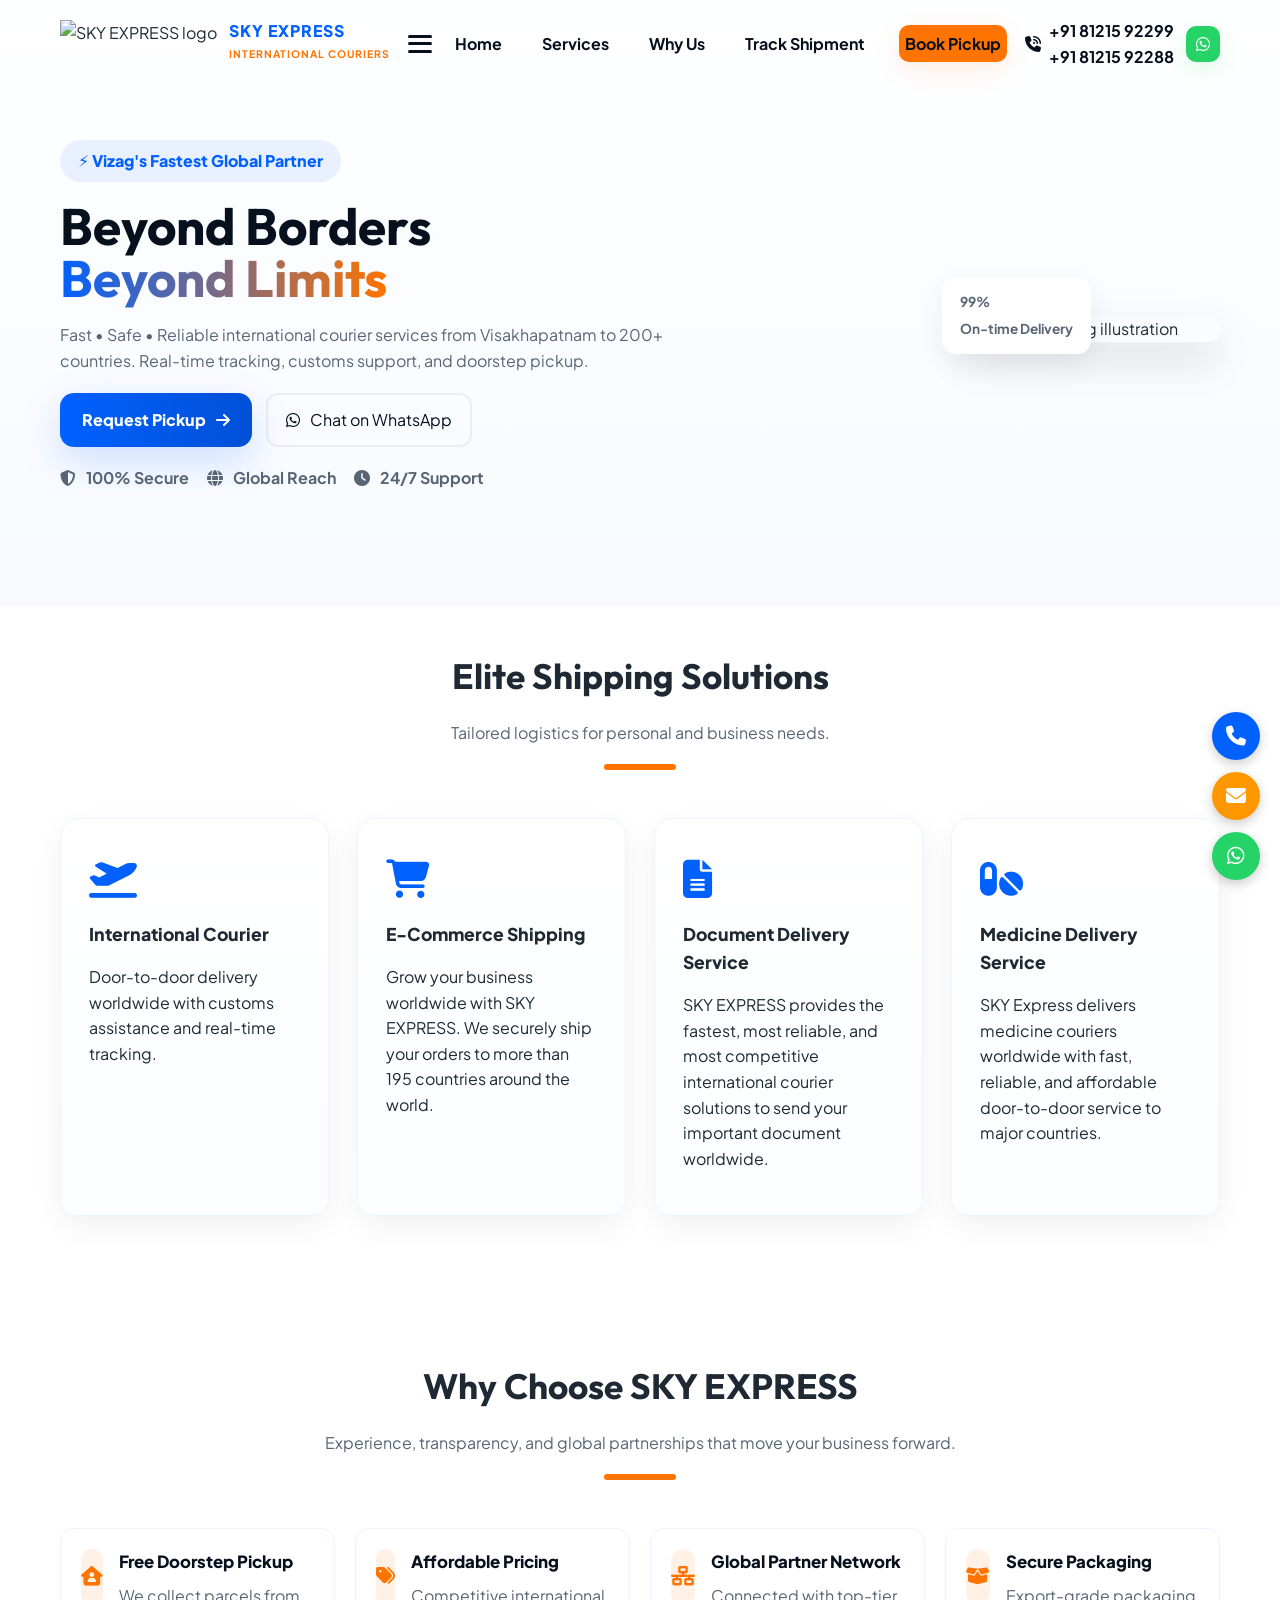
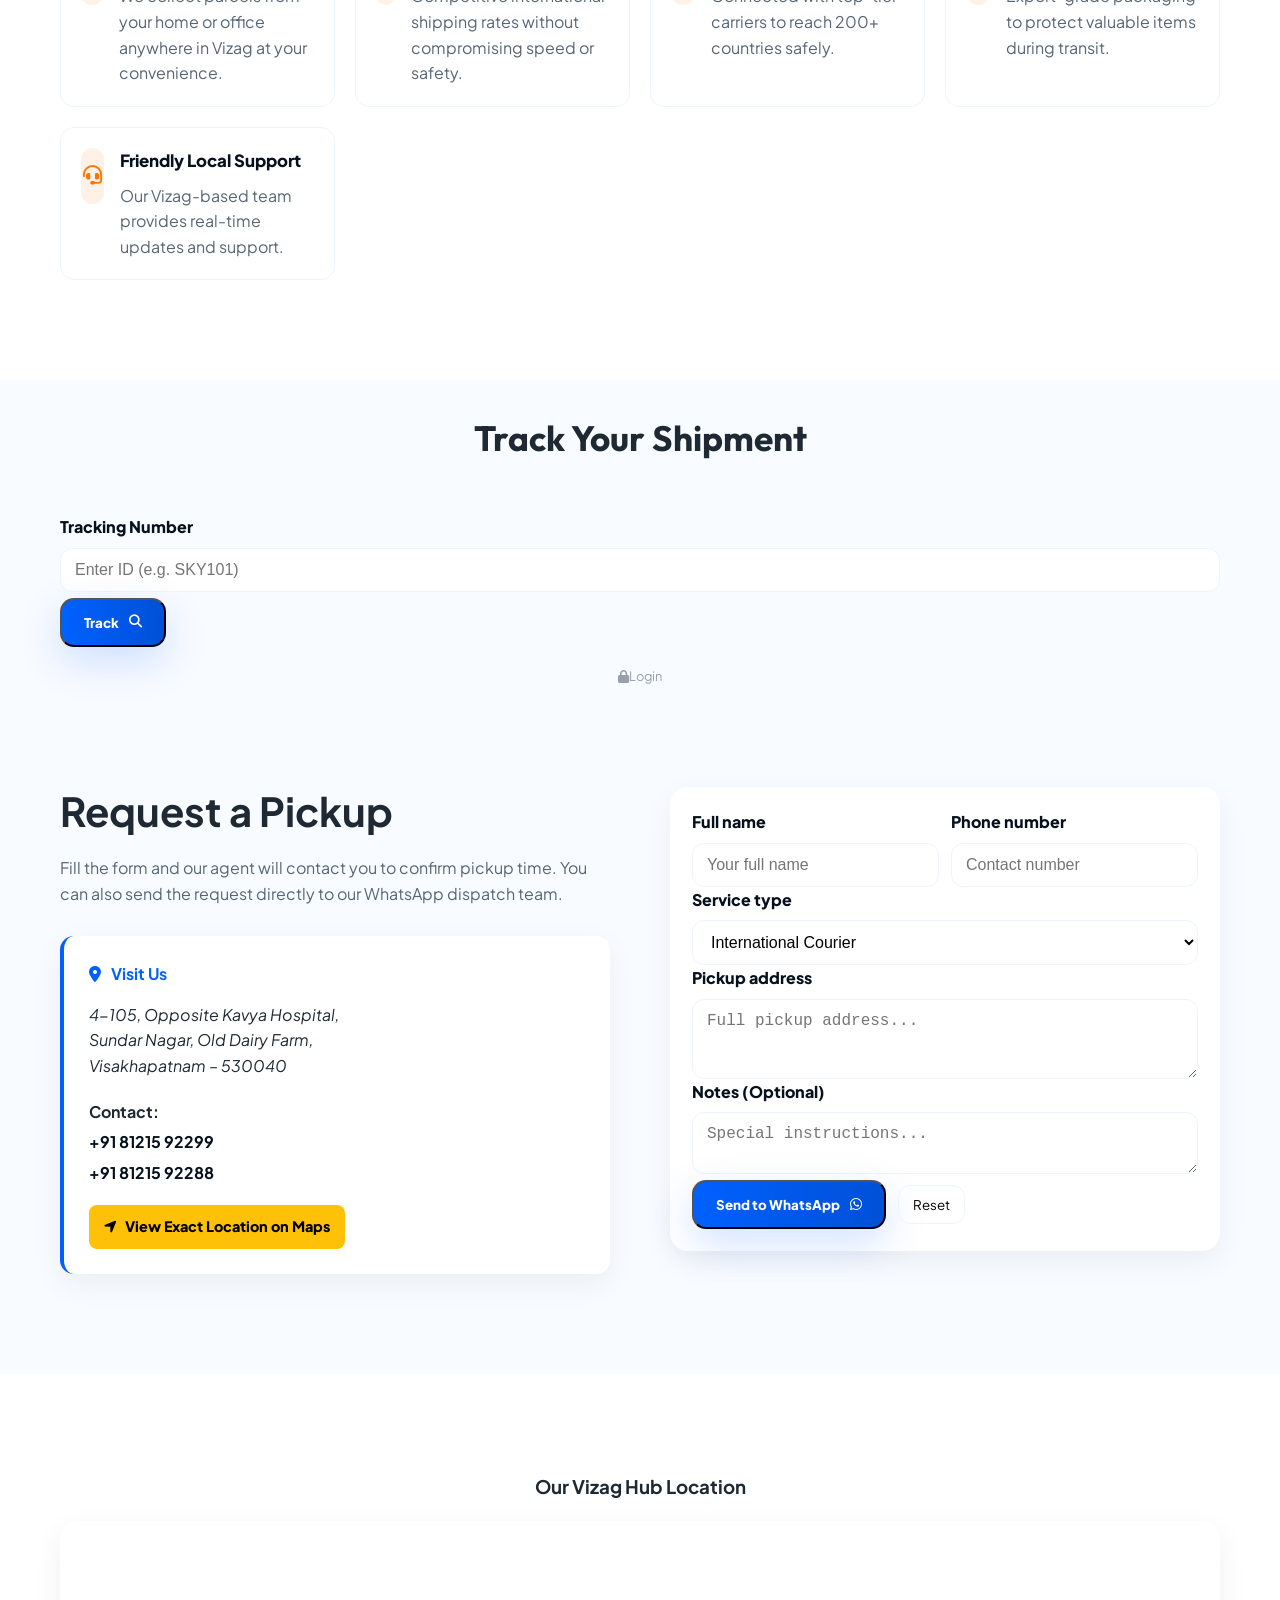
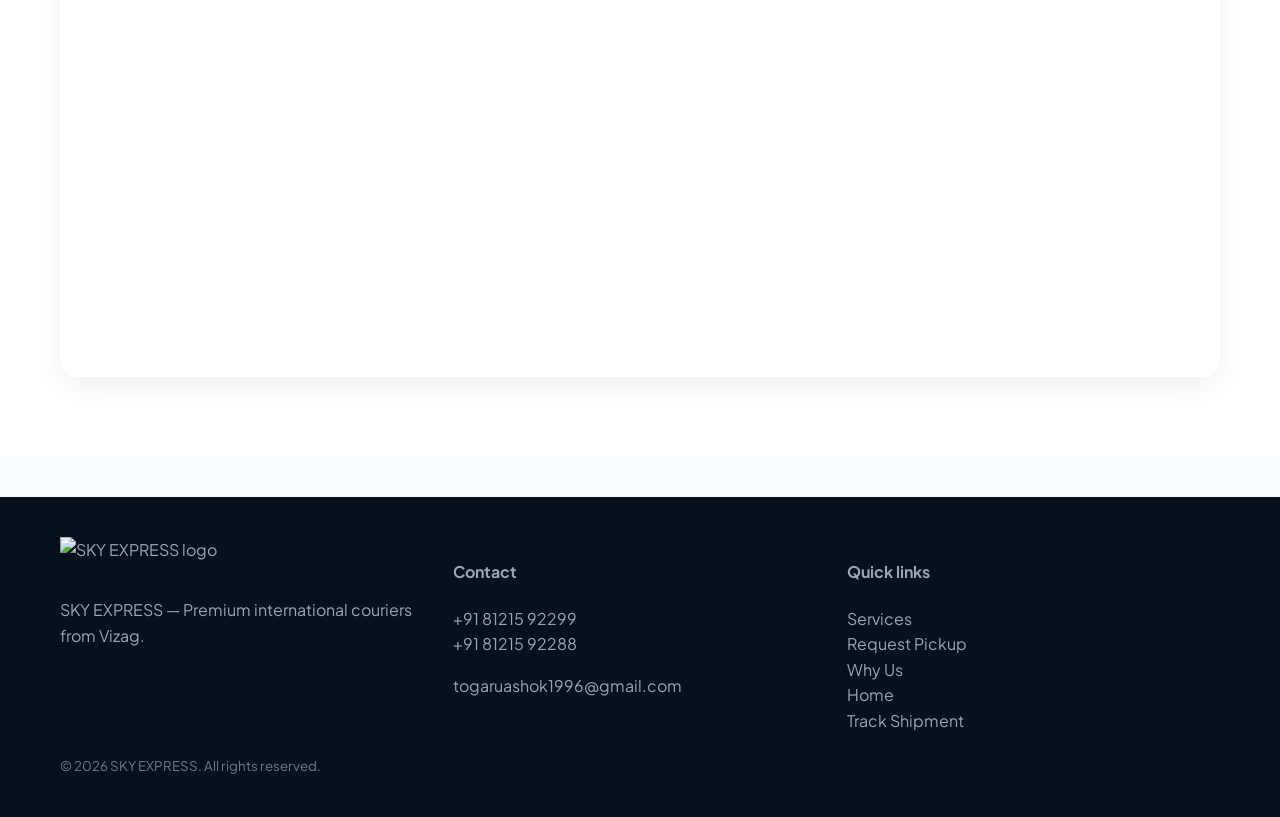
==== index.html @ 8198c9a8 "initial" ====
<!DOCTYPE html>
<html lang="en">
<head>
  <meta charset="utf-8" />
  <meta name="viewport" content="width=device-width,initial-scale=1" />
  <title>SKY EXPRESS | International Couriers Vizag</title>
  <meta name="description" content="SKY EXPRESS — Fast, secure international courier services from Visakhapatnam. Request pickup, track shipments, and chat on WhatsApp." />
  <meta name="theme-color" content="#0061ff" />
  <link rel="canonical" href="https://yourdomain.example/" />
  <!-- Open Graph -->
  <meta property="og:title" content="SKY EXPRESS | Premium International Couriers Vizag" />
  <meta property="og:description" content="Fast • Safe • Reliable international courier services from Visakhapatnam to 200+ countries." />
  <meta property="og:image" content="https://yourdomain.example/assets/og-image.jpg" />
  <meta property="og:type" content="website" />
  <meta property="og:url" content="https://yourdomain.example/" />
  <!-- Twitter -->
  <meta name="twitter:card" content="summary_large_image" />
  <meta name="twitter:title" content="SKY EXPRESS | Premium International Couriers Vizag" />
  <meta name="twitter:description" content="Fast • Safe • Reliable international courier services from Visakhapatnam to 200+ countries." />
  <!-- Fonts & Icons -->
  <link rel="preconnect" href="https://fonts.googleapis.com" />
  <link href="https://fonts.googleapis.com/css2?family=Plus+Jakarta+Sans:wght@300;400;600;800&family=Outfit:wght@700;900&display=swap" rel="stylesheet" />
  <link rel="stylesheet" href="https://cdnjs.cloudflare.com/ajax/libs/font-awesome/6.5.0/css/all.min.css" />
  <!-- Animation library placeholder (AOS or similar) -->
  <link rel="stylesheet" href="https://cdnjs.cloudflare.com/ajax/libs/aos/2.3.4/aos.css" />
  <!-- Main stylesheet -->
   <!-- 1: Hero background assets (ensure these files exist in assets/) -->
<!-- assets/hero-bg.webp  assets/hero-bg.jpg  assets/image.png  assets/logo.png -->

  <link rel="stylesheet" href="style.css" />
  <!-- Structured data for LocalBusiness -->
  <script type="application/ld+json">
    
  {
    "@context": "https://schema.org",
    "@type": "LocalBusiness",
    "name": "SKY EXPRESS",
    "image": "https://yourdomain.example/assets/logo.png",
    "@id": "https://yourdomain.example/",
    "url": "https://yourdomain.example/",
    "telephone": "+918121592299",
    "address": {
      "@type": "PostalAddress",
      "streetAddress": "4-105, Opposite Kavya Hospital, Sundar Nagar",
      "addressLocality": "Visakhapatnam",
      "addressRegion": "AP",
      "postalCode": "530040",
      "addressCountry": "IN"
    },
    "openingHours": "Mo-Su 00:00-23:59",
    "priceRange": "$$"
  }
  </script>
</head>
<body>
  <!-- Loader -->
  <div id="loader-wrapper" aria-hidden="false" role="status" aria-live="polite">
    <div class="loader-logo" aria-hidden="true">SKY EXPRESS</div>
    <div class="loader-line" role="progressbar" aria-valuetext="Loading"></div>
  </div>

  <!-- Skip link for keyboard users -->
  <a class="sr-only sr-only-focusable" href="#main">Skip to main content</a>

  <!-- Navigation -->
  <header id="site-header" role="banner">
    <nav id="navbar" class="site-nav" role="navigation" aria-label="Main navigation">
      <div class="nav-inner centered-container">
        <a class="brand" href="#home" aria-label="SKY EXPRESS home">
          <img src="assets/logo.png" alt="SKY EXPRESS logo" class="nav-logo" loading="lazy" />
          <div class="brand-text">
            <span class="m-title">SKY EXPRESS</span>
             <span class="s-title">INTERNATIONAL COURIERS</span>
          </div>
        </a>

        <button id="mobile-menu-toggle" class="mobile-menu-btn" aria-expanded="false" aria-controls="primary-menu" aria-label="Toggle menu">
  <span></span><span></span><span></span>
</button>


        <ul id="primary-menu" class="nav-links" role="menubar" aria-hidden="true">
          <li role="none"><a role="menuitem" href="#home">Home</a></li>
          <li role="none"><a role="menuitem" href="#services">Services</a></li>
          <li role="none"><a role="menuitem" href="#about">Why Us</a></li>
          <li role="none"><a role="menuitem" href="#tracking">Track Shipment</a></li>
          <li role="none"><a role="menuitem" href="#pickup" class="cta-nav">Book Pickup</a></li>
        </ul>

        <div class="nav-actions">
          <a href="tel:+918121592299" class="phone-link" aria-label="Call SKY EXPRESS"><i class="fas fa-phone-volume" aria-hidden="true"></i> +91 81215 92299<br>+91 81215 92288</a>
          <a href="https://wa.me/918121592299" class="btn-whatsapp" target="_blank" rel="noopener" aria-label="Chat on WhatsApp"><i class="fab fa-whatsapp" aria-hidden="true"></i></a>
        </div>
      </div>
    </nav>
  </header>

  <!-- Hero -->
  <section id="home" class="hero-section" role="region" aria-label="Hero">
    <div class="hero-inner centered-container">
      <div class="hero-left" data-aos="fade-right">
        <div class="hero-badge">⚡ Vizag's Fastest Global Partner</div>
        <h1>Beyond Borders <br><span class="highlight">Beyond Limits</span></h1>
        <p class="lead">Fast • Safe • Reliable international courier services from Visakhapatnam to 200+ countries. Real-time tracking, customs support, and doorstep pickup.</p>

        <div class="hero-ctas">
          <a href="#pickup" class="btn-main">Request Pickup <i class="fas fa-arrow-right" aria-hidden="true"></i></a>
          <a href="https://wa.me/918121592299" class="btn-outline" target="_blank" rel="noopener"><i class="fab fa-whatsapp" aria-hidden="true"></i> Chat on WhatsApp</a>
        </div>

        <ul class="hero-trust" aria-hidden="false">
          <li><i class="fas fa-shield-alt" aria-hidden="true"></i> 100% Secure</li>
          <li><i class="fas fa-globe" aria-hidden="true"></i> Global Reach</li>
          <li><i class="fas fa-clock" aria-hidden="true"></i> 24/7 Support</li>
        </ul>
      </div>

      <div class="hero-right" data-aos="zoom-in">
        <div class="image-stack" aria-hidden="false">
          <img src="assets/image.png" alt="Global shipping illustration" class="main-hero-img" loading="lazy" />
          <div class="floating-stat" role="note" aria-hidden="true">
            <span class="stat-txt" data-target="98%">99%</span>
            <span class="stat-txt">On-time Delivery</span>
          </div>
        </div>
      </div>
    </div>
  </section>

  <main id="main" role="main">
    <!-- Services -->
    <section id="services" class="services-area" aria-labelledby="services-heading">
      <div class="centered-container">
        <header class="section-header" data-aos="fade-up">
          <h2 id="services-heading">Elite Shipping Solutions</h2>
          <p class="section-sub">Tailored logistics for personal and business needs.</p>
          <div class="h-line" aria-hidden="true"></div>
        </header>

        <div class="services-grid" role="list">
          <article class="s-card" role="listitem" data-aos="fade-up" data-aos-delay="100">
            <div class="s-icon"><i class="fas fa-plane-departure" aria-hidden="true"></i></div>
            <h3>International Courier</h3>
            <p>Door-to-door delivery worldwide with customs assistance and real-time tracking.</p>
          </article>

          <article class="s-card" role="listitem" data-aos="fade-up" data-aos-delay="200">
  <div class="s-icon"><i class="fas fa-shopping-cart" aria-hidden="true"></i></div>
  <h3>E-Commerce Shipping</h3>
  <p>Grow your business worldwide with SKY EXPRESS. We securely ship your orders to more than 195 countries around the world.</p>
</article>

<article class="s-card" role="listitem" data-aos="fade-up" data-aos-delay="300">
  <div class="s-icon"><i class="fas fa-file-alt" aria-hidden="true"></i></div>
  <h3>Document Delivery Service</h3>
  <p>SKY EXPRESS provides the fastest, most reliable, and most competitive international courier solutions to send your important document worldwide.</p>
</article>

<article class="s-card" role="listitem" data-aos="fade-up" data-aos-delay="400">
  <div class="s-icon"><i class="fas fa-pills" aria-hidden="true"></i></div>
  <h3>Medicine Delivery Service</h3>
  <p>SKY Express delivers medicine couriers worldwide with fast, reliable, and affordable door-to-door service to major countries.</p>
</article>
        </div>
      </div>
    </section>
    <!-- Floating Contact Buttons -->
<div class="floating-contacts">
  <a href="tel:+918121592299" class="contact-btn phone-btn" aria-label="Call SKY EXPRESS">
    <i class="fas fa-phone"></i>
  </a>
  <a href="mailto:togaruashok1996@gmail.com" class="contact-btn mail-btn" aria-label="Email SKY EXPRESS">
    <i class="fas fa-envelope"></i>
  </a>
  <a href="https://wa.me/918121592299" target="_blank" rel="noopener" class="contact-btn whatsapp-btn" aria-label="Chat on WhatsApp">
    <i class="fab fa-whatsapp"></i>
  </a>
</div>


    <!-- Why Us -->
    <section id="about" class="why-us-area" aria-labelledby="about-heading">
      <div class="centered-container">
        <header class="section-header" data-aos="fade-up">
          <h2 id="about-heading">Why Choose SKY EXPRESS</h2>
          <p class="section-sub">Experience, transparency, and global partnerships that move your business forward.</p>
          <div class="h-line" aria-hidden="true"></div>
        </header>

        <div class="why-us-grid">
          <div class="why-card" data-aos="fade-right" data-aos-delay="100">
            <div class="why-icon"><i class="fas fa-house-user" aria-hidden="true"></i></div>
            <div class="why-text">
              <h4>Free Doorstep Pickup</h4>
              <p>We collect parcels from your home or office anywhere in Vizag at your convenience.</p>
            </div>
          </div>

          <div class="why-card" data-aos="fade-right" data-aos-delay="200">
            <div class="why-icon"><i class="fas fa-tags" aria-hidden="true"></i></div>
            <div class="why-text">
              <h4>Affordable Pricing</h4>
              <p>Competitive international shipping rates without compromising speed or safety.</p>
            </div>
          </div>

          <div class="why-card" data-aos="fade-left" data-aos-delay="300">
            <div class="why-icon"><i class="fas fa-network-wired" aria-hidden="true"></i></div>
            <div class="why-text">
              <h4>Global Partner Network</h4>
              <p>Connected with top-tier carriers to reach 200+ countries safely.</p>
            </div>
          </div>

          <div class="why-card" data-aos="fade-left" data-aos-delay="400">
            <div class="why-icon"><i class="fas fa-box-open" aria-hidden="true"></i></div>
            <div class="why-text">
              <h4>Secure Packaging</h4>
              <p>Export-grade packaging to protect valuable items during transit.</p>
            </div>
          </div>

          <div class="why-card" data-aos="fade-up" data-aos-delay="500">
            <div class="why-icon"><i class="fas fa-headset" aria-hidden="true"></i></div>
            <div class="why-text">
              <h4>Friendly Local Support</h4>
              <p>Our Vizag-based team provides real-time updates and support.</p>
            </div>
          </div>
        </div>
      </div>
    </section>

    <!--shipment-->
 <section id="tracking" class="tracking-area">
  <div class="centered-container">
    <header class="section-header">
      <h2>Track Your Shipment</h2>
    </header>

    <form class="tracking-form" onsubmit="window.location.href='tracking.html?id=' + document.getElementById('tracking-number').value; return false;">
      <div class="form-group">
        <label for="tracking-number">Tracking Number</label>
        <input type="text" id="tracking-number" placeholder="Enter ID (e.g. SKY101)" required />
      </div>
      <div class="form-actions">
        <button type="submit" class="btn-main">Track <i class="fas fa-search"></i></button>
      </div>
    </form>
    
    <div style="text-align: center; margin-top: 15px;">
      <a href="login.html" style="font-size: 0.8rem; color: var(--muted); opacity: 0.6; text-decoration: none;">
        <i class="fas fa-lock"></i>Login
      </a>
    </div>
  </div>
</section>

    <!-- Pickup Form -->
    <section id="pickup" class="pickup-area" aria-labelledby="pickup-heading">
  <div class="centered-container">
    <div class="pickup-wrapper">
      
      <div class="pickup-info" data-aos="fade-right">
        <h2 id="pickup-heading">Request a Pickup</h2>
        <p class="pickup-description">Fill the form and our agent will contact you to confirm pickup time. You can also send the request directly to our WhatsApp dispatch team.</p>
        
        <div class="address-box" aria-hidden="false">
          <div class="address-header">
            <i class="fas fa-map-marker-alt" aria-hidden="true"></i>
            <strong>Visit Us</strong>
          </div>
          <address>
            4-105, Opposite Kavya Hospital,<br>
            Sundar Nagar, Old Dairy Farm,<br>
            Visakhapatnam – 530040
          </address>
          
          <div class="contact-box">
            <strong>Contact:</strong>
            <a href="tel:+918121592299">+91 81215 92299</a>
            <a href="tel:+918121592288">+91 81215 92288</a>
          </div>
          
          <a href="https://maps.google.com/?q=4-105,Sundar+Nagar,Visakhapatnam" target="_blank" class="btn-maps">
            <i class="fas fa-location-arrow"></i> View Exact Location on Maps
          </a>
        </div>
      </div>

      <div class="pickup-form-container" data-aos="fade-left">
        <form id="skyExpressForm" class="pickup-form" novalidate>
          <div class="form-grid">
            <div class="form-group">
              <label for="cust_name">Full name</label>
              <input id="cust_name" name="cust_name" type="text" placeholder="Your full name" required autocomplete="name" />
            </div>

            <div class="form-group">
              <label for="cust_phone">Phone number</label>
              <input id="cust_phone" name="cust_phone" type="tel" placeholder="Contact number" required inputmode="tel" />
            </div>
          </div>

          <div class="form-group">
            <label for="service_type">Service type</label>
            <select id="service_type" name="service_type">
              <option value="International">International Courier</option>
              <option value="Ecommerce">E-Commerce Shipping</option>
              <option value="Documents">Document Delivery Service</option>
              <option value="Medicine">Medicine Delivery Service</option>
            </select>
          </div>

          <div class="form-group">
            <label for="cust_address">Pickup address</label>
            <textarea id="cust_address" name="cust_address" rows="3" placeholder="Full pickup address..." required></textarea>
          </div>

          <div class="form-group">
            <label for="notes">Notes (Optional)</label>
            <textarea id="notes" name="notes" rows="2" placeholder="Special instructions..."></textarea>
          </div>

          <div class="form-actions">
            <button type="submit" class="submit-wa btn-main">
              Send to WhatsApp <i class="fab fa-whatsapp"></i>
            </button>
            <button type="reset" class="btn-secondary">Reset</button>
          </div>

          <div id="form-status" role="status" aria-live="polite" class="form-status" hidden></div>
        </form>
      </div>

    </div>
  </div>
</section>
    <!-- Map -->
    <section class="map-area" aria-label="Map showing Vizag hub">
      <div class="centered-container">
        <h3>Our Vizag Hub Location</h3>
        <div class="map-frame" data-aos="fade-up">
          <iframe
            src="https://www.google.com/maps/embed?pb=!1m17!1m12!1m3!1d3800.0886737517936!2d83.32583807517227!3d17.76569438318721!2m3!1f0!2f0!3f0!3m2!1i1024!2i768!4f13.1!3m2!1m1!2zMTfCsDQ1JzU2LjUiTiA4M8KwMTknNDIuMyJF!5e0!3m2!1sen!2sin!4v1700000000000!5m2!1sen!2sin"
            width="100%" height="450" style="border:0;" allowfullscreen="" loading="lazy" referrerpolicy="no-referrer-when-downgrade"></iframe>
        </div>
      </div>
    </section>
  </main>

  <!-- Footer -->
  <footer id="site-footer" role="contentinfo">
    <div class="centered-container footer-inner">
      <div class="footer-grid">
        <div class="footer-brand">
          <img src="assets/logo.png" alt="SKY EXPRESS logo" loading="lazy" />
          <p>SKY EXPRESS — Premium international couriers from Vizag.</p>
        </div>

        <div class="footer-contact">
          <h4>Contact</h4>
          <p><a href="tel:+918121592299">+91 81215 92299<br>+91 81215 92288</a></p>
          <p><a href="mailto:togaruashok1996@gmail.com">togaruashok1996@gmail.com</a></p>
        </div>

        <div class="footer-links">
          <h4>Quick links</h4>
          <ul>
            <li><a href="#services">Services</a></li>
            <li><a href="#pickup">Request Pickup</a></li>
            <li><a href="#about">Why Us</a></li>
            <li><a href="#home">Home</a></li>
            <li><a href="#tracking">Track Shipment</a></li>
          </ul>
        </div>
      </div>

      <div class="footer-bottom">
        <small>&copy; <span id="year"></span> SKY EXPRESS. All rights reserved.</small>
      </div>
    </div>
  </footer>

  <!-- Toast / transient messages -->
  <div id="toast" class="toast" role="status" aria-live="polite" aria-atomic="true" hidden></div>

  <!-- No-JS fallback -->
  <noscript>
    <style>
      .hero-right, .image-stack { display: none; }
      .sr-only { position: static; width: auto; height: auto; overflow: visible; clip: auto; }
    </style>
    <div class="noscript-warning centered-container">
      <strong>JavaScript is disabled</strong> — For the best experience enable JavaScript to see animations and interactive features.
    </div>
  </noscript>

  <!-- Scripts (external) -->
  <script src="https://cdnjs.cloudflare.com/ajax/libs/aos/2.3.4/aos.js"></script>
  <script src="script.js" defer></script>
</body>
</html>
---- style.css ----
/* SKY EXPRESS — VISUAL WONDER UI (single-file stylesheet)
   Copy and paste this entire file as style.css
   Includes: responsive layout, hero background (webp + jpg fallback),
   loader, navbar, mobile menu, hero image stack, services, why-us,
   pickup form, map, footer, animations, accessibility, and micro-interactions.
*/

/* =========================
   Root variables & reset
   ========================= */
:root{
  --primary:#0061ff;
  --primary-600:#0050d6;
  --accent:#ff7300;
  --accent-soft:rgba(255,115,0,0.10);
  --bg:#f8fbff;
  --card:#ffffff;
  --muted:#576574;
  --navy:#07101d;
  --glass:rgba(255,255,255,0.72);
  --shadow-soft:0 10px 30px rgba(2,6,23,0.06);
  --shadow-strong:0 20px 40px rgba(2,6,23,0.12);
  --radius-lg:28px;
  --radius-md:14px;
  --max-width:1200px;
  --ease:cubic-bezier(0.165,0.84,0.44,1);
  --duration-fast:220ms;
  --duration-med:420ms;
  --duration-slow:900ms;
  --glass-border:rgba(255,255,255,0.35);
  --focus-ring:rgba(0,97,255,0.14);
}

/* Reset */
*{box-sizing:border-box}
html,body{height:100%}
body{
  margin:0;
  font-family:'Plus Jakarta Sans',system-ui,-apple-system,Segoe UI,Roboto,"Helvetica Neue",Arial;
  background:var(--bg);
  color:#1f2933;
  line-height:1.6;
  -webkit-font-smoothing:antialiased;
  -moz-osx-font-smoothing:grayscale;
  overflow-x:hidden;
}
img{max-width:100%;height:auto;display:block}
a{color:inherit;text-decoration:none}
button{font-family:inherit;cursor:pointer}

/* Centering container */
.centered-container{
  max-width:var(--max-width);
  margin:0 auto;
  padding:0 20px;
}

/* Accessibility helpers */
.sr-only{
  position:absolute!important;height:1px;width:1px;overflow:hidden;clip:rect(1px,1px,1px,1px);
  white-space:nowrap;border:0;padding:0;margin:-1px;
}
.sr-only-focusable:focus{position:static;height:auto;width:auto;overflow:visible;clip:auto;white-space:normal}

/* Reduced motion */
@media (prefers-reduced-motion:reduce){
  :root{--duration-fast:1ms;--duration-med:1ms;--duration-slow:1ms}
  *{animation-duration:0.001ms!important;transition-duration:0.001ms!important;scroll-behavior:auto!important}
}

/* =========================
   Loader
   ========================= */
#loader-wrapper{
  position:fixed;inset:0;background:var(--card);z-index:9999;
  display:flex;flex-direction:column;justify-content:center;align-items:center;
  transition:opacity .6s ease, visibility .6s ease;
}
.loader-logo{
  font-family:'Outfit',sans-serif;font-size:2.4rem;font-weight:900;color:var(--primary);
  letter-spacing:4px;margin-bottom:18px;
}
.loader-line{width:220px;height:4px;background:#eef2f7;border-radius:10px;position:relative;overflow:hidden}
.loader-line::after{
  content:'';position:absolute;left:-100%;width:100%;height:100%;background:linear-gradient(90deg,var(--accent),var(--primary));
  animation:slideLoader 1.6s infinite linear;
}
@keyframes slideLoader{to{left:100%}}

/* =========================
   Navbar
   ========================= */
#navbar{
  position:fixed;top:0;left:0;right:0;z-index:1200;padding:18px 0;transition:all var(--duration-med) var(--ease);
  background:transparent;
}
#navbar.scrolled{
  background:linear-gradient(180deg, rgba(255,255,255,0.92), rgba(255,255,255,0.86));
  backdrop-filter:blur(10px);box-shadow:var(--shadow-soft);padding:10px 0;border-bottom:1px solid var(--glass-border);
}
.nav-inner{display:flex;align-items:center;justify-content:space-between;gap:16px}
.brand{display:flex;align-items:center;gap:12px}
.nav-logo{height:48px;width:auto}
.brand-text .m-title{font-weight:900;color:var(--primary);letter-spacing:1px}
.brand-text .s-title{font-size:0.72rem;color:var(--accent);text-transform:uppercase;letter-spacing:1.6px}

/* Desktop nav links */
#primary-menu{display:flex;gap:28px;align-items:center;list-style:none;margin:0;padding:0}
#primary-menu a{font-weight:700;color:var(--navy);padding:8px 6px;border-radius:10px;transition:color var(--duration-fast) var(--ease)}
#primary-menu a:hover{color:var(--primary)}
.cta-nav{background:var(--accent);color:#fff;padding:10px 20px;border-radius:999px;box-shadow:0 8px 24px rgba(255,115,0,0.12)}

/* Nav actions */
.nav-actions{display:flex;align-items:center;gap:12px}
.phone-link{display:inline-flex;align-items:center;gap:8px;color:var(--navy);font-weight:700}
.btn-whatsapp{display:inline-flex;align-items:center;justify-content:center;background:#25d366;color:#fff;padding:10px;border-radius:10px;box-shadow:0 8px 20px rgba(37,211,102,0.12)}

/* Mobile hamburger */
.mobile-menu-btn {
  display: flex;
  flex-direction: column;
  justify-content: space-between;
  width: 24px;
  height: 18px;
  background: none;
  border: none;
  cursor: pointer;
  padding: 0;
}

.mobile-menu-btn span {
  display: block;
  height: 3px;
  width: 100%;
  background: var(--navy); /* or your preferred color */
  border-radius: 2px;
  transition: all 0.3s ease;
}

#mobile-menu-toggle[aria-expanded="true"] span:nth-child(1){transform:translateY(6px) rotate(45deg)}
#mobile-menu-toggle[aria-expanded="true"] span:nth-child(2){opacity:0}
#mobile-menu-toggle[aria-expanded="true"] span:nth-child(3){transform:translateY(-6px) rotate(-45deg)}

/* Mobile menu overlay */
#primary-menu.open{transform:translateX(0)}
@media (max-width:768px){
  .mobile-menu-btn{display:inline-flex}
  #primary-menu{
    position:fixed;top:72px;right:0;width:320px;height:calc(100% - 72px);background:var(--card);
    flex-direction:column;padding:22px;gap:18px;transform:translateX(110%);transition:transform var(--duration-med) var(--ease);
    box-shadow:0 30px 60px rgba(2,6,23,0.12);z-index:1300;
  }
  .nav-actions{display:none}
  .hero-right{order:3;width:100%}
  .hero-left{order:2;width:100%}
}

/* =========================
   Hero / Visual Wonder
   ========================= */
/* Background: JPG fallback, WebP preferred via @supports */
.hero-section{
  padding:140px 0 100px;
  position:relative;overflow:visible;
  background: linear-gradient(rgba(255,255,255,0.92), rgba(244,247,255,0.85)),
              url('assets/hero-bg.jpg') center/cover no-repeat;
  background-attachment: fixed;
}
@supports (background-image: url("[data-uri]")) {
  .hero-section{
    background-image: linear-gradient(rgba(255,255,255,0.92), rgba(244,247,255,0.85)),
                      url('assets/hero-bg.webp');
  }
}
/* Mobile fallback: smaller image and remove fixed attachment */
@media (max-width:768px){
  .hero-section{
    background-image: linear-gradient(rgba(255,255,255,0.96), rgba(244,247,255,0.95)),
                      url('assets/hero-bg-mobile.jpg');
    background-attachment: scroll;
    padding:80px 0 60px;
  }
}

/* Hero layout */
.hero-inner{display:flex;align-items:center;gap:40px;flex-wrap:wrap;max-width:var(--max-width);margin:0 auto;padding:0 20px}
.hero-left{flex:1 1 480px;min-width:260px}
.hero-right{flex:0 1 100px;display:flex;justify-content:center;align-items:center;min-width:260px}

/* Headline */
.hero-badge{display:inline-block;padding:8px 18px;border-radius:999px;background:rgba(0,97,255,0.08);color:var(--primary);font-weight:800;margin-bottom:18px}
h1{font-family:'Outfit',sans-serif;font-size:3.2rem;line-height:1.02;margin:0 0 18px;color:var(--navy)}
.highlight{background:linear-gradient(90deg,var(--primary),var(--accent));-webkit-background-clip:text;background-clip:text;color:transparent;-webkit-text-fill-color:transparent}
.lead{color:var(--muted);max-width:56ch;margin-bottom:20px}

/* CTAs */
.hero-ctas{display:flex;gap:14px;flex-wrap:wrap}
.btn-main{
  background:linear-gradient(90deg,var(--primary),var(--primary-600));
  color:#fff;padding:14px 22px;border-radius:14px;font-weight:900;
  box-shadow:0 14px 40px rgba(0,97,255,0.18);display:inline-flex;align-items:center;gap:10px;transition:transform var(--duration-fast) var(--ease);
}
.btn-main:hover{transform:translateY(-4px)}
.btn-outline{border:2px solid rgba(7,16,29,0.06);padding:12px 18px;border-radius:12px;color:var(--navy);display:inline-flex;align-items:center;gap:10px}

/* Trust list */
.hero-trust{display:flex;gap:18px;margin-top:18px;list-style:none;padding:0}
.hero-trust li{display:flex;align-items:center;gap:10px;color:var(--muted);font-weight:700}

/* Image stack and glow */
.image-stack{position:relative;width:100%;max-width:420px;border-radius:var(--radius-lg);overflow:visible}
.main-hero-img{border-radius:20px;box-shadow:var(--shadow-strong);transform:translateZ(0);transition:transform var(--duration-slow) var(--ease)}
.image-stack::before{
  content:'';position:absolute;inset:-18px;z-index:-1;border-radius:28px;
  background:linear-gradient(135deg, rgba(0,97,255,0.06), rgba(255,115,0,0.04));
  filter:blur(18px);opacity:0.95;pointer-events:none;
}

/* Floating stat */
.floating-stat{
  position:absolute;left:-18px;bottom:-18px;background:var(--card);padding:14px 18px;border-radius:14px;box-shadow:var(--shadow-soft);
  display:flex;flex-direction:column;align-items:flex-start;gap:6px;min-width:120px;
}
.stat-num{font-weight:900;color:var(--primary);font-size:1.6rem}
.stat-txt{font-size:0.85rem;color:var(--muted);font-weight:700}

/* =========================
   Services
   ========================= */
.services-area{padding:12px 0;background:var(--card)}
.section-header{text-align:center;margin-bottom:48px}
.section-header h2{font-family:'Outfit',sans-serif;font-size:2.2rem;margin-bottom:8px}
.section-sub{color:var(--muted);margin-bottom:12px}
.h-line{width:72px;height:6px;background:var(--accent);margin:18px auto;border-radius:8px}

.services-grid{display:grid;grid-template-columns:repeat(auto-fit,minmax(260px,1fr));gap:28px}
.s-card{
  background:linear-gradient(180deg,#fff,#fbfdff);padding:28px;border-radius:18px;border:1px solid #eef4ff;
  box-shadow:var(--shadow-soft);transition:transform var(--duration-fast) var(--ease),box-shadow var(--duration-fast) var(--ease);
}
.s-card:hover{transform:translateY(-10px);box-shadow:var(--shadow-strong)}
.s-icon{font-size:2.4rem;color:var(--primary);margin-bottom:12px}
.s-card h3{margin:0 0 8px;font-size:1.1rem;font-weight:800}

/* =========================
   Why Us
   ========================= */
.why-us-area{padding:100px 0;background:var(--card)}
.why-us-grid{display:grid;grid-template-columns:repeat(auto-fit,minmax(260px,1fr));gap:20px;margin-top:20px}
.why-card{display:flex;gap:16px;padding:20px;border-radius:14px;background:#fff;border:1px solid #eef4ff;align-items:flex-start;transition:transform var(--duration-fast) var(--ease)}
.why-card:hover{transform:translateY(-8px);box-shadow:var(--shadow-soft)}
.why-icon{width:56px;height:56px;border-radius:12px;background:var(--accent-soft);display:flex;align-items:center;justify-content:center;color:var(--accent);font-size:1.2rem}
.why-text h4{font-size:1.05rem;margin:0 0 8px;color:var(--navy);font-weight:800}
.why-text p{margin:0;color:var(--muted)}

/* =========================
   Pickup form
   ========================= */
.pickup-area{padding:100px 0;background:var(--bg)}
.pickup-wrapper{display:grid;grid-template-columns:1fr 1fr;gap:36px;align-items:start}
.pickup-info h2{font-size:1.8rem;margin-bottom:8px}
.address-box{margin-top:18px;padding:18px;border-radius:12px;background:linear-gradient(180deg,rgba(255,255,255,0.02),rgba(255,255,255,0.01));border-left:4px solid var(--accent)}
.pickup-form-container{background:var(--card);padding:22px;border-radius:18px;box-shadow:var(--shadow-soft)}
.form-grid{display:grid;grid-template-columns:1fr 1fr;gap:12px}
.form-group{display:flex;flex-direction:column}
label{font-weight:800;color:var(--navy);margin-bottom:8px}
input,select,textarea{
  padding:12px 14px;border-radius:12px;border:1px solid #eef4ff;background:#fff;font-size:1rem;outline:none;transition:box-shadow var(--duration-fast) var(--ease),border-color var(--duration-fast) var(--ease)
}
input:focus,select:focus,textarea:focus{box-shadow:0 8px 30px rgba(0,97,255,0.06);border-color:var(--primary)}
.form-actions{display:flex;gap:12px;align-items:center;margin-top:6px}
.btn-secondary{background:transparent;border:1px solid #eef4ff;padding:10px 14px;border-radius:12px}

/* Form status */
.form-status{margin-top:12px;padding:12px;border-radius:10px;background:rgba(0,0,0,0.03);color:var(--navy);border:1px solid rgba(0,0,0,0.04)}

/* =========================
   Map & Footer
   ========================= */
.map-area{padding:80px 0;background:var(--card);text-align:center}
.map-frame{border-radius:18px;overflow:hidden;box-shadow:var(--shadow-soft);margin-top:18px}
#site-footer{background:#07101d;color:#9aa6b2;padding:40px 0;margin-top:40px}
.footer-grid{display:grid;grid-template-columns:repeat(auto-fit,minmax(220px,1fr));gap:20px;align-items:start}
.footer-brand img{height:44px;margin-bottom:10px}
.footer-links ul{list-style:none;padding:0;margin:0}
.footer-links a{color:#9aa6b2}
.footer-bottom{margin-top:18px;color:#6f7b86}

/* =========================
   Toast & small UI bits
   ========================= */
.toast{position:fixed;right:16px;bottom:16px;background:#0b1220;color:#fff;padding:12px 16px;border-radius:10px;box-shadow:0 12px 40px rgba(2,6,23,0.28);transform:translateY(12px);opacity:0;transition:opacity .28s var(--ease),transform .28s var(--ease);z-index:1400}
.toast.show{opacity:1;transform:translateY(0)}
.submit-wa[aria-busy="true"]{opacity:0.7;pointer-events:none}

/* Spinner for buttons */
.fa-circle-notch.fa-spin{animation:fa-spin 1s linear infinite}
@keyframes fa-spin{to{transform:rotate(360deg)}}

/* =========================
   Responsive adjustments
   ========================= */
@media (max-width:1024px){
  h1{font-size:2.6rem}
  .hero-inner{gap:28px}
  .pickup-wrapper{grid-template-columns:1fr}
  .form-grid{grid-template-columns:1fr}
  .services-grid{gap:20px}
}

@media (max-width:768px){
  .hero-section{padding:80px 0 60px}
  .hero-inner{flex-direction:column;align-items:stretch}
  .hero-left,.hero-right{width:100%}
  .image-stack::before{display:none}
  .nav-inner{padding:0 12px}
  .centered-container{padding:0 16px}
}

/* Small screens */
@media (max-width:480px){
  h1{font-size:2.0rem}
  .btn-main,.btn-outline{padding:12px 16px;font-size:0.95rem}
  .main-hero-img{border-radius:16px}
}

/* =========================
   Focus outlines & accessibility
   ========================= */
a:focus,button:focus,input:focus,select:focus,textarea:focus{
  outline:3px solid var(--focus-ring);outline-offset:3px;border-radius:8px;
}

/* =========================
   Utility helpers
   ========================= */
.centered-row{display:flex;align-items:center;justify-content:space-between;gap:12px}
.kv{font-weight:900;color:var(--primary)}
.small-muted{font-size:0.9rem;color:var(--muted)}

/* End of stylesheet */
.floating-contacts {
  position: fixed;
  right: 20px;          /* distance from right edge */
  bottom: 20px;         /* distance from bottom */
  display: flex;
  flex-direction: column;
  gap: 12px;            /* spacing between buttons */
  z-index: 9999;        /* stays above other elements */
}

.contact-btn {
  display: flex;
  align-items: center;
  justify-content: center;
  width: 48px;
  height: 48px;
  border-radius: 50%;
  color: #fff;
  font-size: 20px;
  text-decoration: none;
  box-shadow: 0 4px 12px rgba(0,0,0,0.2);
  transition: transform 0.2s ease;
}

.contact-btn:hover {
  transform: scale(1.1);
}

/* Individual colors */
.phone-btn { background: #0061ff; }       /* Blue for phone */
.mail-btn { background: #ff9800; }        /* Orange for mail */
.whatsapp-btn { background: #25d366; }   /* Green for WhatsApp */
/* ============================================================
   ADJUSTABLE SCREEN ENGINE (Mobile & Tablet Responsiveness)
   ============================================================ */

/* TABLETS (Screens under 1024px) */
@media (max-width: 1024px) {
  .hero-inner, .pickup-wrapper {
    gap: 30px;
    padding: 0 15px;
  }
  h1 { font-size: 2.8rem; }
}

/* MOBILE LANDSCAPE / SMALL TABLETS (Screens under 992px) */
@media (max-width: 992px) {
  .hero-inner, .pickup-wrapper {
    display: flex;
    flex-direction: column; /* Stacks side-by-side elements vertically */
    text-align: center;
  }
  .hero-left, .hero-right, .pickup-info, .pickup-form-container {
    width: 100%;
    flex: none;
  }
  .hero-ctas, .hero-trust {
    justify-content: center;
  }
  .why-us-grid, .services-grid {
    grid-template-columns: 1fr; /* One card per row for better readability */
  }
  .image-stack {
    margin: 0 auto 30px;
  }
}

/* SMALL PHONES (Screens under 768px) */
@media (max-width: 768px) {
  /* Hides desktop navigation elements */
  .nav-links, .nav-actions {
    display: none; 
  }
  .mobile-menu-btn {
    display: flex; /* Shows hamburger menu */
  }
  .hero-section {
    padding: 100px 0 50px;
    background-attachment: scroll; /* Improves performance on older phones */
  }
  h1 { font-size: 2rem; }
  .form-grid {
    grid-template-columns: 1fr; /* Stacks 'Name' and 'Phone' fields */
  }
  .footer-grid {
    grid-template-columns: 1fr;
    text-align: center;
  }
  .footer-brand img {
    margin: 0 auto 15px;
  }
}

/* EXTRA SMALL DEVICES (Screens under 480px) */
@media (max-width: 480px) {
  .hero-ctas {
    flex-direction: column;
    gap: 10px;
  }
  .btn-main, .btn-outline {
    width: 100%;
    text-align: center;
    justify-content: center;
  }
  .floating-contacts {
    right: 10px;
    bottom: 10px;
  }
}

/* Container for the side-by-side layout */
.pickup-wrapper {
  display: grid;
  grid-template-columns: 1fr 1fr;
  gap: 60px;
  align-items: flex-start; /* This aligns the heading and form to the exact same top line */
}

/* Align the heading to the top of the form */
#pickup-heading {
  margin-top: 0;
  margin-bottom: 20px;
  font-size: 2.5rem;
  line-height: 1.2;
}

.pickup-description {
  margin-bottom: 30px;
  color: var(--muted);
}

/* Address box refinement */
.address-box {
  background: #fff;
  padding: 25px;
  border-radius: var(--radius-md);
  border-left: 4px solid var(--primary);
  box-shadow: var(--shadow-soft);
}

.address-header {
  display: flex;
  align-items: center;
  gap: 10px;
  margin-bottom: 15px;
  color: var(--primary);
}

.contact-box {
  margin: 20px 0;
}

.contact-box a {
  display: block;
  font-weight: 700;
  color: var(--navy);
  margin-top: 5px;
}

.btn-maps {
  display: inline-flex;
  align-items: center;
  gap: 8px;
  background: #ffc107;
  color: #000;
  padding: 10px 15px;
  border-radius: 8px;
  font-weight: 800;
  font-size: 0.9rem;
  transition: 0.3s;
}

.btn-maps:hover {
  background: #e0a800;
}

/* Responsive adjustment for Tablets/Phones */
@media (max-width: 992px) {
  .pickup-wrapper {
    grid-template-columns: 1fr;
    gap: 40px;
  }
}

/* Update your Navbar container */
.nav-inner {
    display: flex;
    align-items: center;
    justify-content: space-between; /* This pushes the logo to the left and actions to the right */
    gap: 15px;
}

/* Ensure the menu links don't squash the contact info */
.nav-links {
    display: flex;
    align-items: center;
    gap: 20px;
    list-style: none;
    margin: 0;
    padding: 0;
}

/* Hide the desktop nav links and contact numbers on mobile */
@media (max-width: 1024px) {
    .nav-links, 
    .nav-actions .phone-link {
        display: none; 
    }
    
    /* Make sure the hamburger button is visible instead */
    .mobile-menu-btn {
        display: flex;
    }
}

.brand-text .m-title {
    font-weight: 800;
    color: #0061ff; /* Blue */
    display: block;
    line-height: 1;
}

.brand-text .s-title {
    font-size: 0.65rem;
    color: #ff7300; /* Orange */
    letter-spacing: 1px;
    font-weight: 700;
}
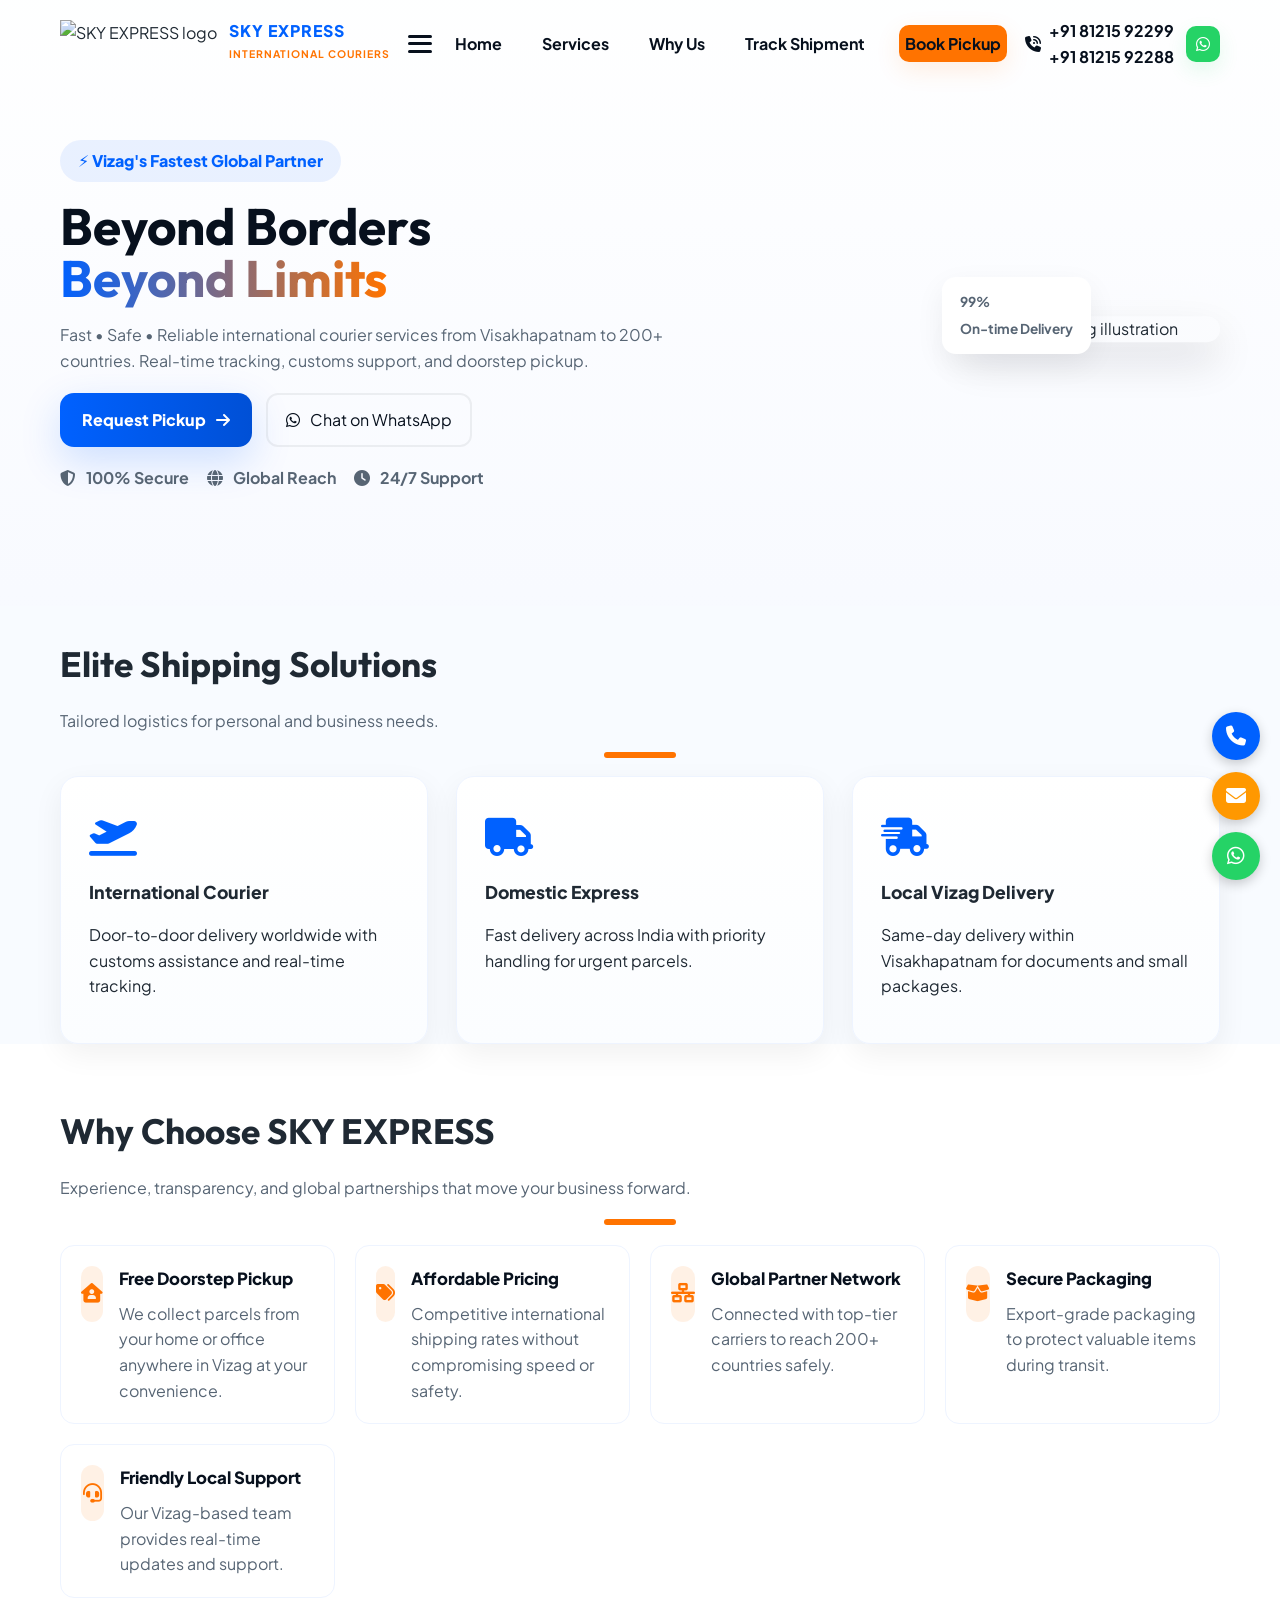
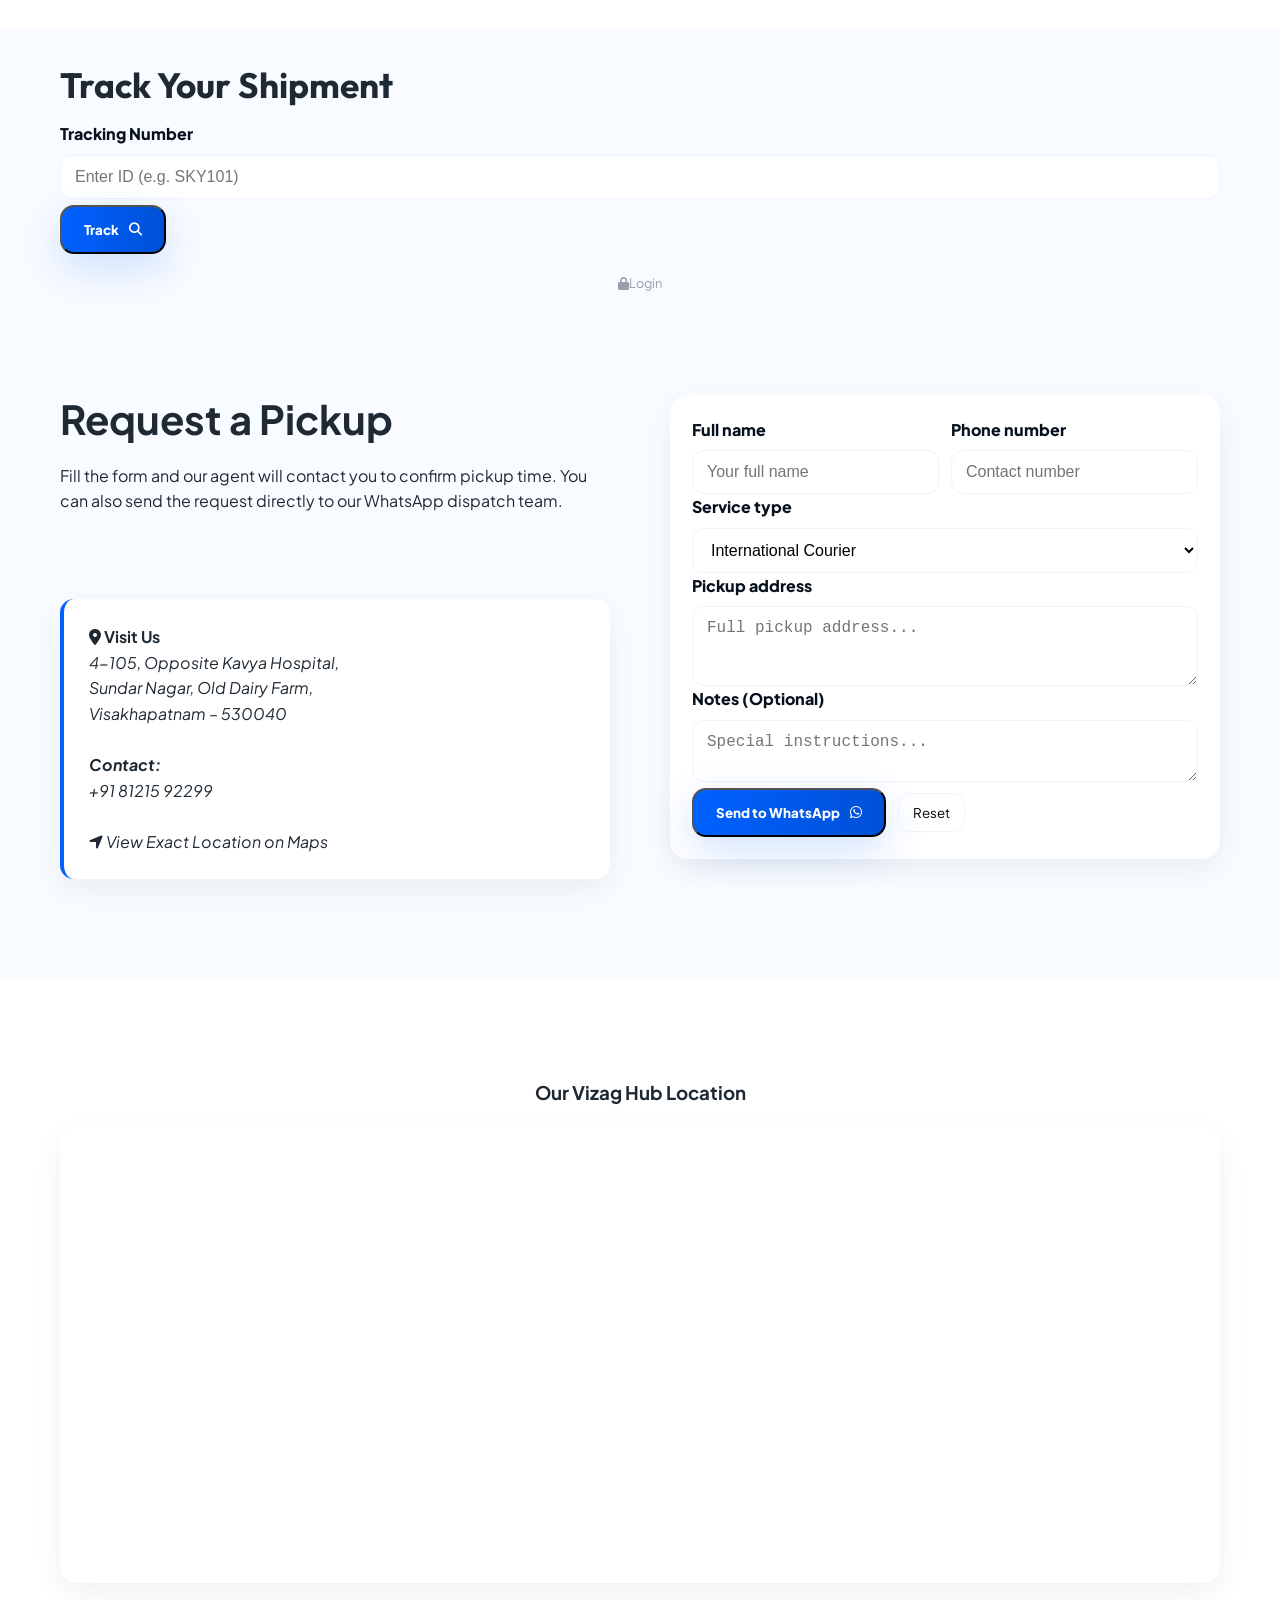
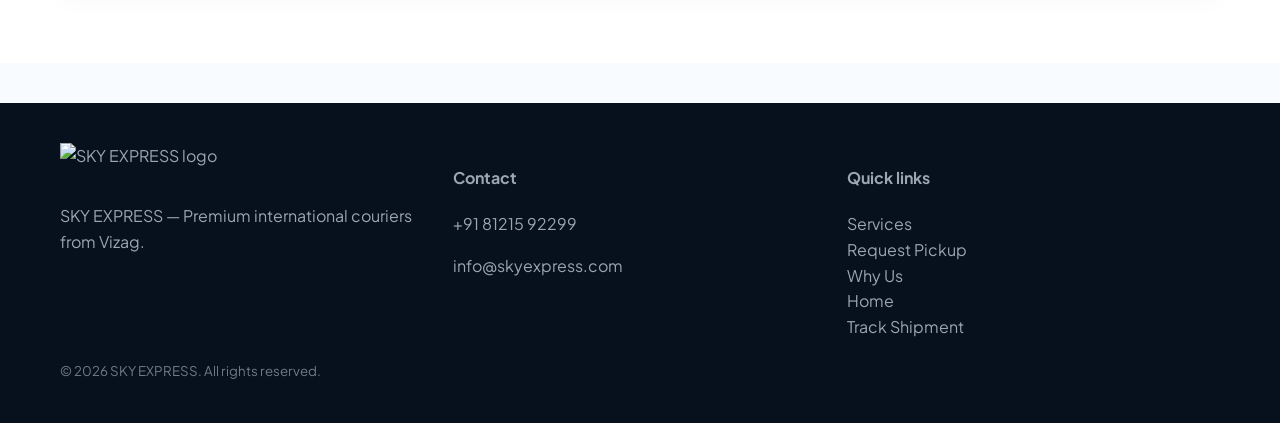
==== commit 745f7aad: "Initial commit" ====
--- a/index.html
+++ b/index.html
@@ -145,22 +145,16 @@
           </article>
 
           <article class="s-card" role="listitem" data-aos="fade-up" data-aos-delay="200">
-  <div class="s-icon"><i class="fas fa-shopping-cart" aria-hidden="true"></i></div>
-  <h3>E-Commerce Shipping</h3>
-  <p>Grow your business worldwide with SKY EXPRESS. We securely ship your orders to more than 195 countries around the world.</p>
-</article>
-
-<article class="s-card" role="listitem" data-aos="fade-up" data-aos-delay="300">
-  <div class="s-icon"><i class="fas fa-file-alt" aria-hidden="true"></i></div>
-  <h3>Document Delivery Service</h3>
-  <p>SKY EXPRESS provides the fastest, most reliable, and most competitive international courier solutions to send your important document worldwide.</p>
-</article>
-
-<article class="s-card" role="listitem" data-aos="fade-up" data-aos-delay="400">
-  <div class="s-icon"><i class="fas fa-pills" aria-hidden="true"></i></div>
-  <h3>Medicine Delivery Service</h3>
-  <p>SKY Express delivers medicine couriers worldwide with fast, reliable, and affordable door-to-door service to major countries.</p>
-</article>
+            <div class="s-icon"><i class="fas fa-truck" aria-hidden="true"></i></div>
+            <h3>Domestic Express</h3>
+            <p>Fast delivery across India with priority handling for urgent parcels.</p>
+          </article>
+
+          <article class="s-card" role="listitem" data-aos="fade-up" data-aos-delay="300">
+            <div class="s-icon"><i class="fas fa-shipping-fast" aria-hidden="true"></i></div>
+            <h3>Local Vizag Delivery</h3>
+            <p>Same-day delivery within Visakhapatnam for documents and small packages.</p>
+          </article>
         </div>
       </div>
     </section>
@@ -258,35 +252,27 @@
 
     <!-- Pickup Form -->
     <section id="pickup" class="pickup-area" aria-labelledby="pickup-heading">
-  <div class="centered-container">
-    <div class="pickup-wrapper">
-      
-      <div class="pickup-info" data-aos="fade-right">
-        <h2 id="pickup-heading">Request a Pickup</h2>
-        <p class="pickup-description">Fill the form and our agent will contact you to confirm pickup time. You can also send the request directly to our WhatsApp dispatch team.</p>
-        
-        <div class="address-box" aria-hidden="false">
-          <div class="address-header">
-            <i class="fas fa-map-marker-alt" aria-hidden="true"></i>
-            <strong>Visit Us</strong>
-          </div>
-          <address>
-            4-105, Opposite Kavya Hospital,<br>
-            Sundar Nagar, Old Dairy Farm,<br>
-            Visakhapatnam – 530040
-          </address>
-          
-          <div class="contact-box">
-            <strong>Contact:</strong>
-            <a href="tel:+918121592299">+91 81215 92299</a>
-            <a href="tel:+918121592288">+91 81215 92288</a>
-          </div>
-          
-          <a href="https://maps.google.com/?q=4-105,Sundar+Nagar,Visakhapatnam" target="_blank" class="btn-maps">
-            <i class="fas fa-location-arrow"></i> View Exact Location on Maps
-          </a>
-        </div>
-      </div>
+      <div class="centered-container">
+        <div class="pickup-wrapper">
+          <div class="pickup-info" data-aos="fade-right">
+            <h2 id="pickup-heading">Request a Pickup</h2>
+            <p>Fill the form and our agent will contact you to confirm pickup time. You can also send the request directly to our WhatsApp dispatch team.</p>
+            <br><br><div class="address-box" aria-hidden="false">
+              <strong><i class="fas fa-map-marker-alt" aria-hidden="true"></i> Visit Us</strong>
+              <address>
+    4-105, Opposite Kavya Hospital, <br>
+    Sundar Nagar, Old Dairy Farm, <br>
+    Visakhapatnam – 530040<br><br>
+    
+    <strong>Contact:</strong><br>
+    <a href="tel:+918121592299" class="text-decoration-none">+91 81215 92299</a><br><br>
+    
+    <a href="https://www.google.com/maps/search/?api=1&query=17.765694,83.328417" target="_blank" class="btn btn-sm btn-warning fw-bold text-dark mt-2 shadow-sm">
+        <i class="fas fa-location-arrow me-1"></i> View Exact Location on Maps
+    </a>
+</address>
+            </div>
+          </div>
 
       <div class="pickup-form-container" data-aos="fade-left">
         <form id="skyExpressForm" class="pickup-form" novalidate>
@@ -360,8 +346,8 @@
 
         <div class="footer-contact">
           <h4>Contact</h4>
-          <p><a href="tel:+918121592299">+91 81215 92299<br>+91 81215 92288</a></p>
-          <p><a href="mailto:togaruashok1996@gmail.com">togaruashok1996@gmail.com</a></p>
+          <p><a href="tel:+918121592299">+91 81215 92299</a></p>
+          <p><a href="mailto:info@skyexpress.com">info@skyexpress.com</a></p>
         </div>
 
         <div class="footer-links">
--- a/style.css
+++ b/style.css
@@ -227,7 +227,11 @@
 /* =========================
    Services
    ========================= */
+<<<<<<< HEAD
 .services-area{padding:12px 0;background:var(--card)}
+=======
+.services-area{padding:60px 0;background:var(--card)}
+>>>>>>> 4bb656780b6ea123b1f074eaa92f794edae5f158
 .section-header{text-align:center;margin-bottom:48px}
 .section-header h2{font-family:'Outfit',sans-serif;font-size:2.2rem;margin-bottom:8px}
 .section-sub{color:var(--muted);margin-bottom:12px}
@@ -245,7 +249,7 @@
 /* =========================
    Why Us
    ========================= */
-.why-us-area{padding:100px 0;background:var(--card)}
+.why-us-area{padding:30px 0;background:var(--card)}
 .why-us-grid{display:grid;grid-template-columns:repeat(auto-fit,minmax(260px,1fr));gap:20px;margin-top:20px}
 .why-card{display:flex;gap:16px;padding:20px;border-radius:14px;background:#fff;border:1px solid #eef4ff;align-items:flex-start;transition:transform var(--duration-fast) var(--ease)}
 .why-card:hover{transform:translateY(-8px);box-shadow:var(--shadow-soft)}
@@ -538,6 +542,7 @@
     gap: 20px;
     list-style: none;
     margin: 0;
+<<<<<<< HEAD
     padding: 0;
 }
 
@@ -566,4 +571,8 @@
     color: #ff7300; /* Orange */
     letter-spacing: 1px;
     font-weight: 700;
-}+}
+=======
+    font-size: 0.95rem;
+}
+>>>>>>> 4bb656780b6ea123b1f074eaa92f794edae5f158
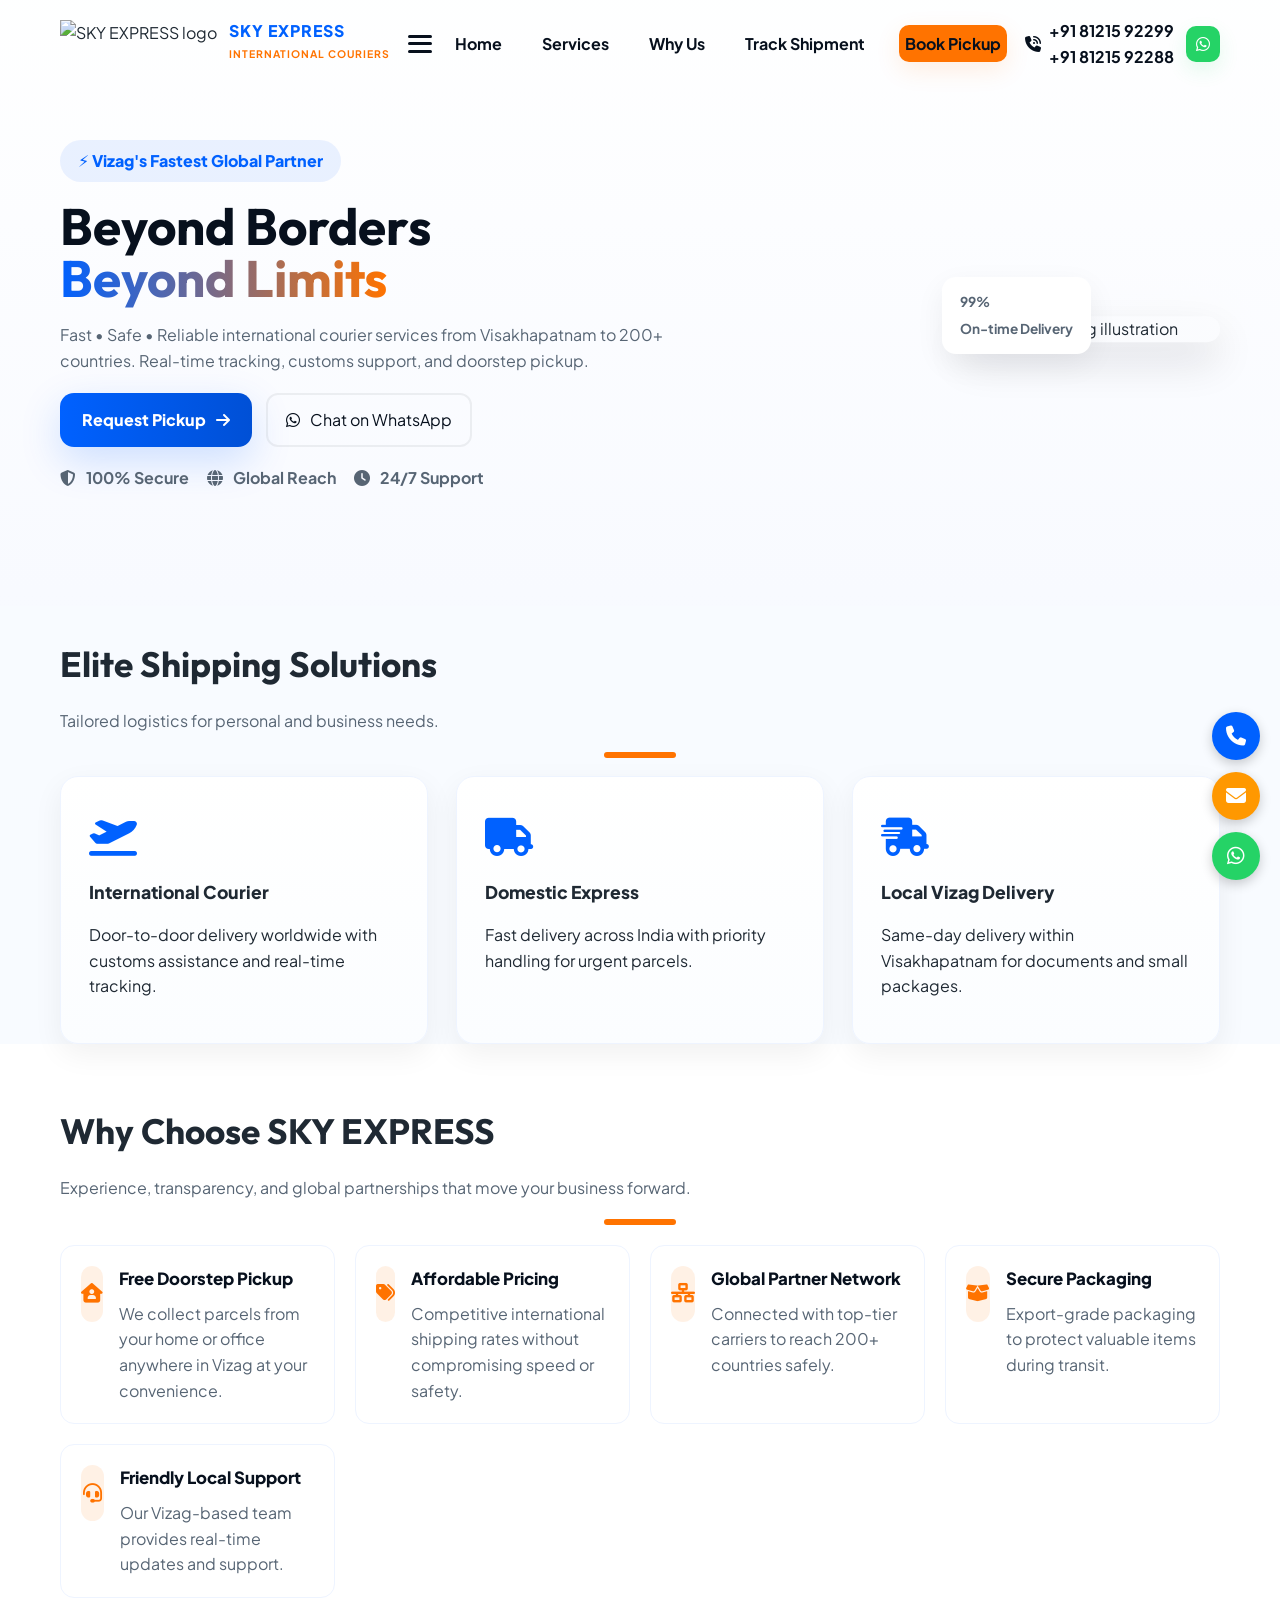
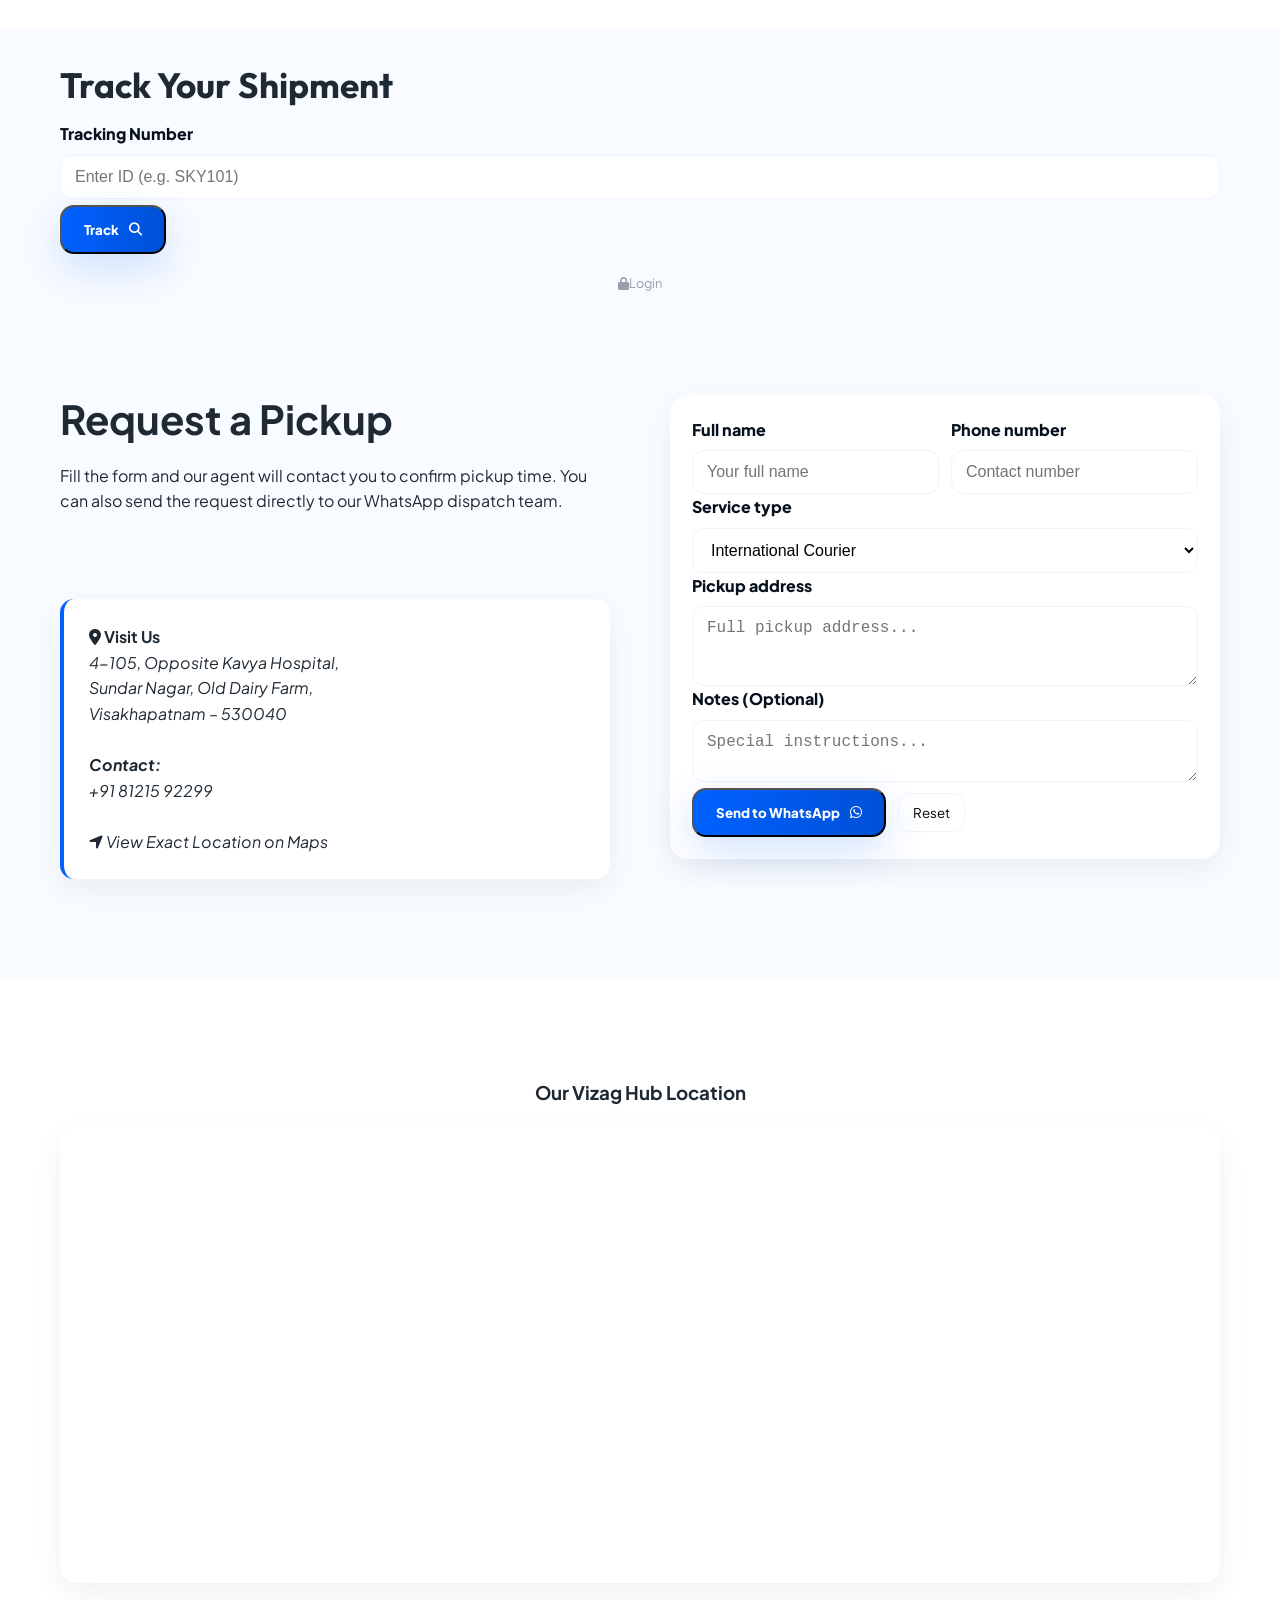
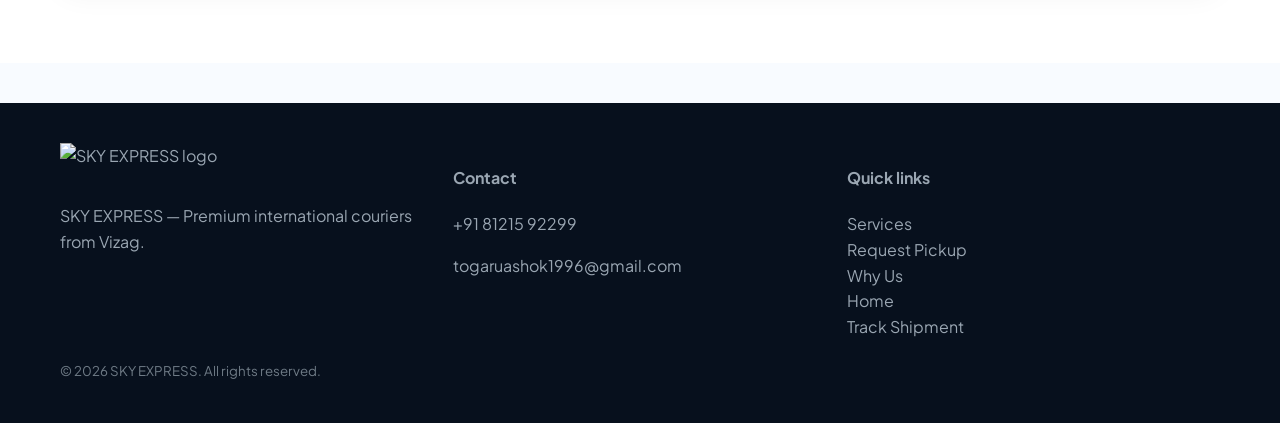
==== commit 35e53c1f: "Update contact email in footer section" ====
--- a/index.html
+++ b/index.html
@@ -347,7 +347,7 @@
         <div class="footer-contact">
           <h4>Contact</h4>
           <p><a href="tel:+918121592299">+91 81215 92299</a></p>
-          <p><a href="mailto:info@skyexpress.com">info@skyexpress.com</a></p>
+          <p><a href="mailto:togaruashok1996@gmail.com">togaruashok1996@gmail.com</a></p>
         </div>
 
         <div class="footer-links">
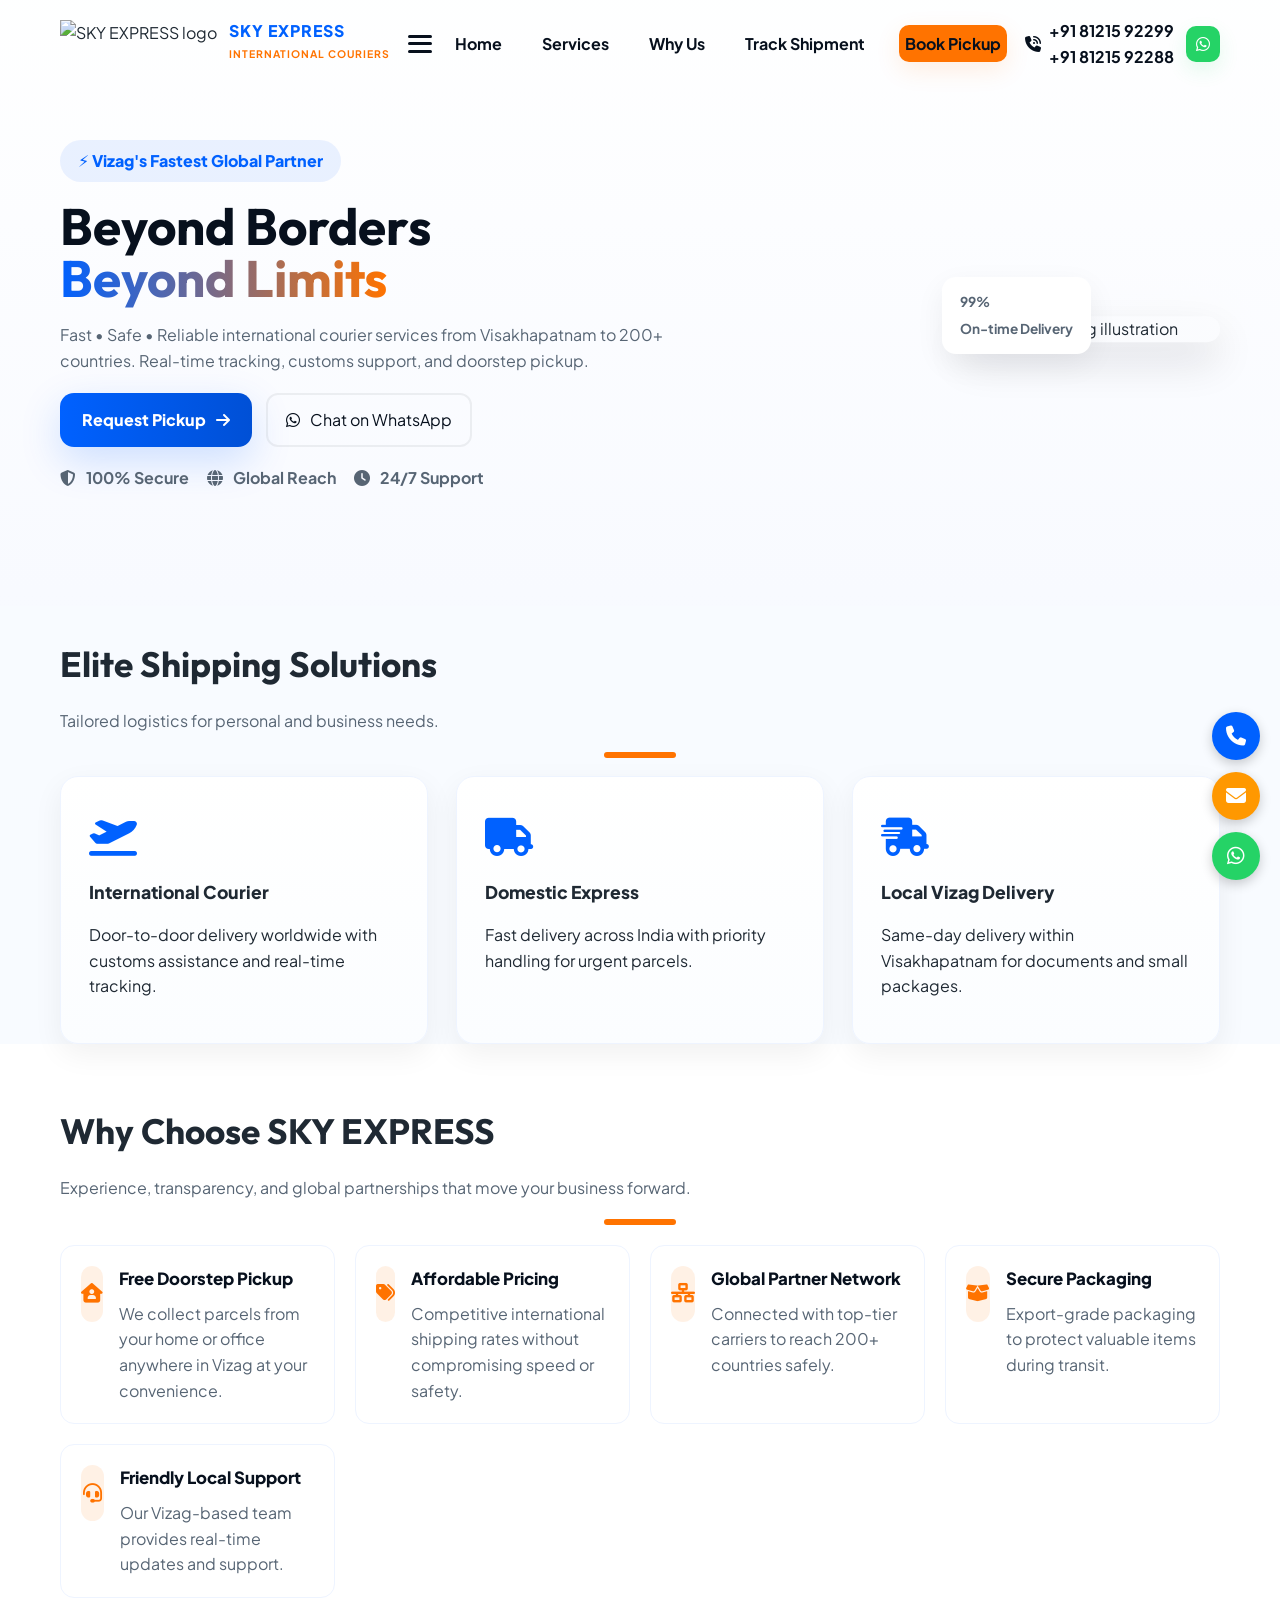
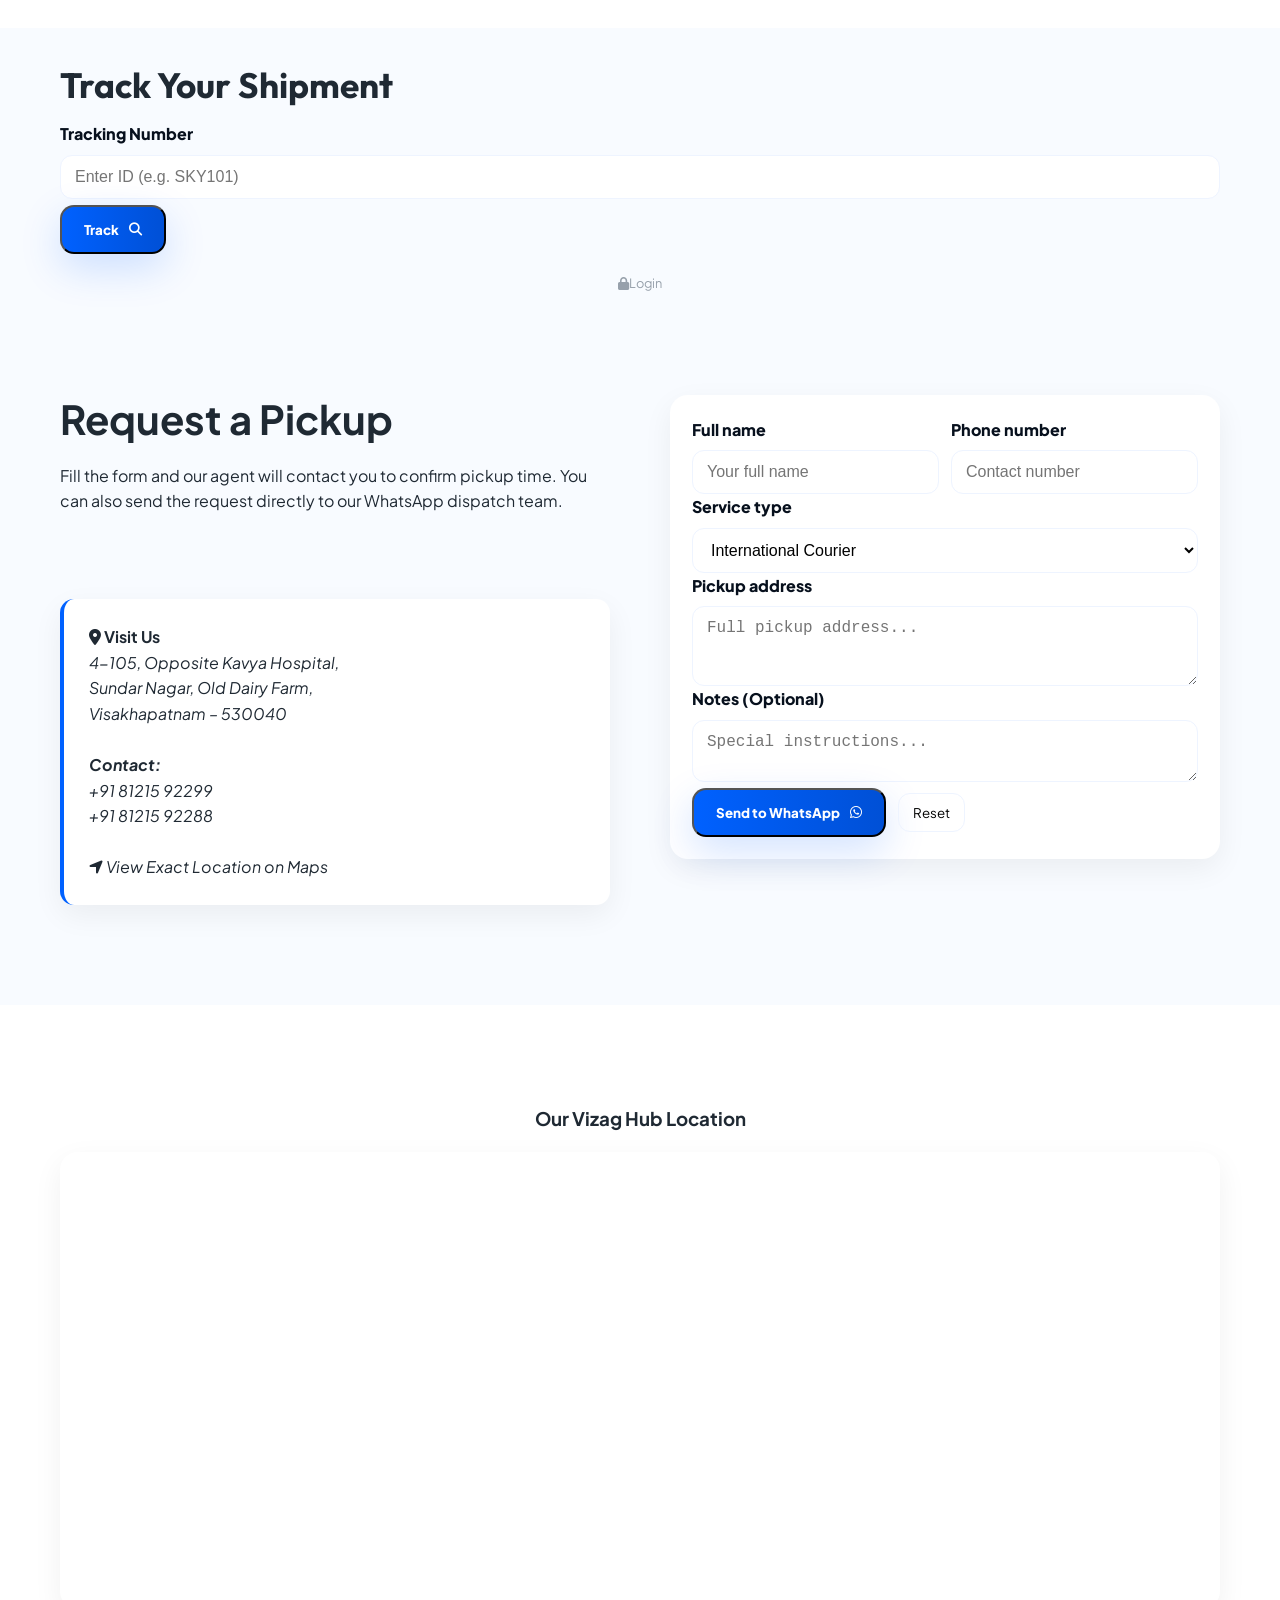
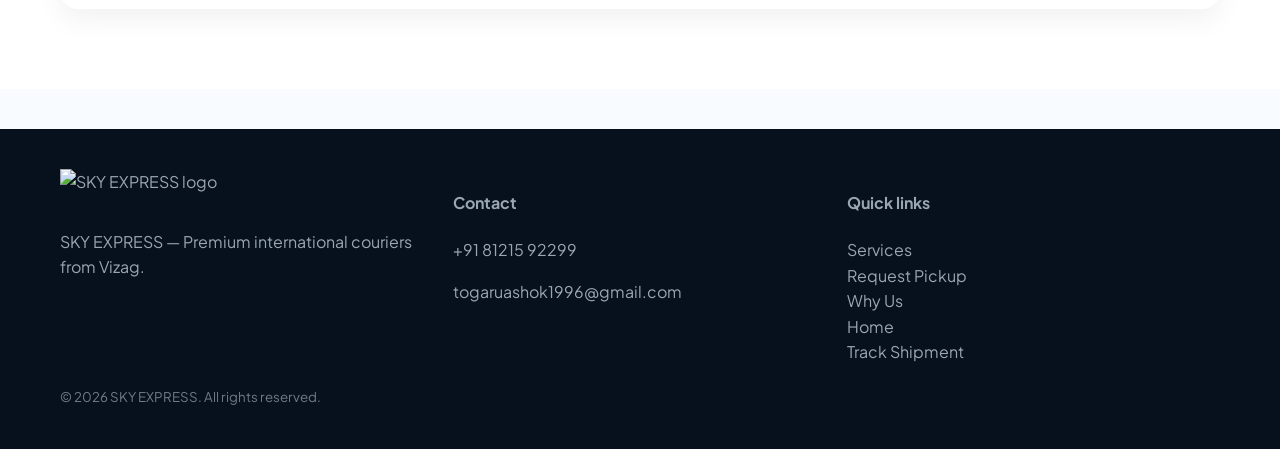
==== commit a4134da9: "Update contact numbers in index.html" ====
--- a/index.html
+++ b/index.html
@@ -265,7 +265,7 @@
     Visakhapatnam – 530040<br><br>
     
     <strong>Contact:</strong><br>
-    <a href="tel:+918121592299" class="text-decoration-none">+91 81215 92299</a><br><br>
+    <a href="tel:+918121592299" class="text-decoration-none">+91 81215 92299<br>+91 81215 92288</a><br><br>
     
     <a href="https://www.google.com/maps/search/?api=1&query=17.765694,83.328417" target="_blank" class="btn btn-sm btn-warning fw-bold text-dark mt-2 shadow-sm">
         <i class="fas fa-location-arrow me-1"></i> View Exact Location on Maps
